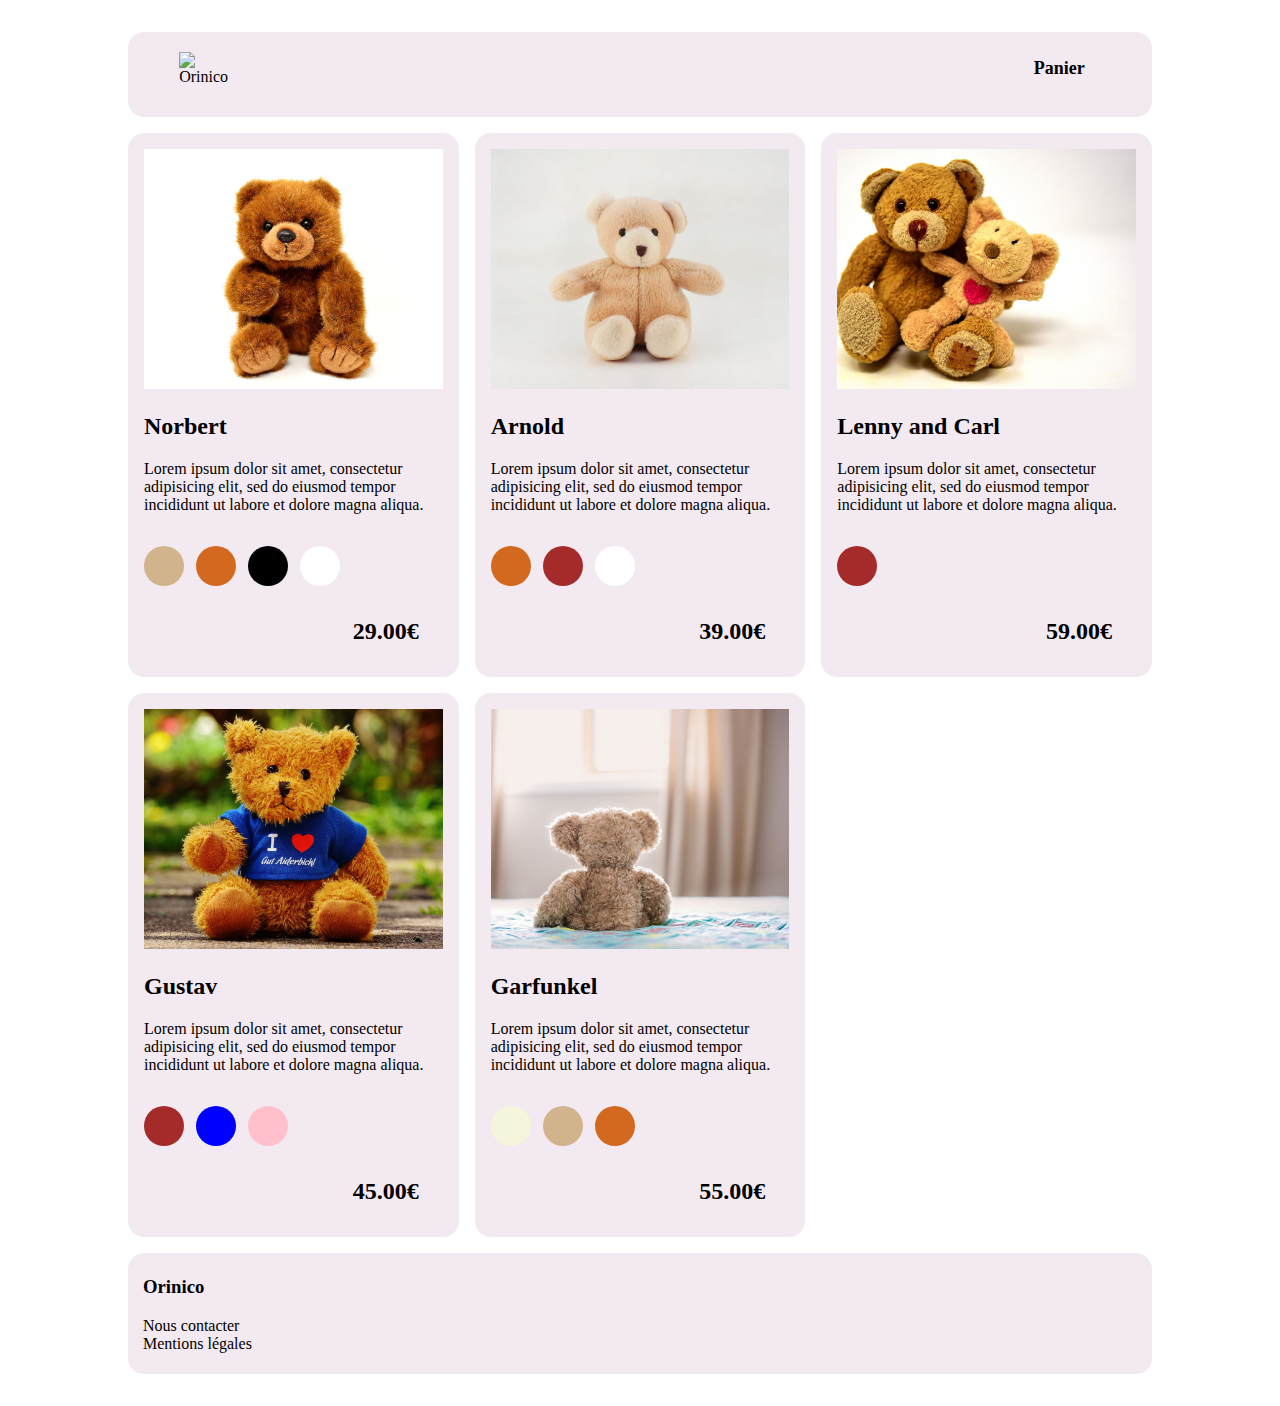
==== front-end/index.html @ 67899ae4 "Initial commit" ====
<!DOCTYPE html> 
<html lang="fr"> 
    <head>
        <meta charset="utf-8">
        <meta name="viewport" content="width=device-width, initial-scale=1">
        <meta name="description" content="Orinoco, trouvez l'ours en peluche fait à la main qui est fait pour vous !">
        <title>Orinico - Accueil</title>

        <link rel="stylesheet" href="./css/style.css" />
    </head>
    <body>
        <div class= "container">
            <!--HEADER-->
            <header class="bg-first">
                <div id="head">
                    <a href="index.html">
                        <img src="logo.jpg" alt="Orinico" id="logo">
                    </a>
                    <nav>
                        <ul>
                            <li>
                                <a href="form.html" class="basket-link">Panier</a>
                            </li>
                        </ul>
                    </nav>
                </div>
            </header>
            <!--HEADER-->
            <!--CONTAINER PRODUCTS-->
                <main>
                    <ul id="products-list">
                        <li class="bg-first">
                            <a href="product.html">
                                <figure class="card-product">
                                    <img src="./img/teddy_1.jpg" alt="Norbert" class="picture-bear">
                                    <figcaption>
                                        <h2>Norbert</h2>
                                        <p>Lorem ipsum dolor sit amet, consectetur adipisicing elit, sed do eiusmod tempor incididunt ut labore et dolore magna aliqua.</p>
                                        <div class="contain-color">
                                            <div class="color-1 color-choice"></div>
                                            <div class="color-2 color-choice"></div>
                                            <div class="color-3 color-choice"></div>
                                            <div class="color-4 color-choice"></div>
                                        </div>
                                        <span class="price">29.00€</span>
                                    </figcaption>
                                </figure>
                            </a>
                        </li>
                        <li class="bg-first">
                            <a href="product.html">
                                <figure class="card-product">
                                    <img src="./img/teddy_2.jpg" alt="Arnold" class="picture-bear">
                                    <figcaption>
                                        <h2>Arnold</h2>
                                        <p>Lorem ipsum dolor sit amet, consectetur adipisicing elit, sed do eiusmod tempor incididunt ut labore et dolore magna aliqua.</p>
                                        <div class="contain-color">
                                            <div class="color-2 color-choice"></div>
                                            <div class="color-5 color-choice"></div>
                                            <div class="color-4 color-choice"></div>
                                        </div>
                                        <span class="price">39.00€</span>                                    </figcaption>
                                </figure>
                            </a>
                        </li>
                        <li class="bg-first">
                            <a href="product.html">
                                <figure class="card-product">
                                    <img src="./img/teddy_3.jpg" alt="Lenny and Carl" class="picture-bear">
                                    <figcaption>
                                        <h2>Lenny and Carl</h2>
                                        <p>Lorem ipsum dolor sit amet, consectetur adipisicing elit, sed do eiusmod tempor incididunt ut labore et dolore magna aliqua.</p>
                                        <div class="contain-color">
                                            <div class="color-5 color-choice"></div>
                                        </div>
                                        <span class="price">59.00€</span>
                                    </figcaption>
                                </figure>
                            </a>
                        </li>
                        <li class="bg-first">
                            <a href="product.html">
                                <figure class="card-product">
                                    <img src="./img/teddy_4.jpg" alt="Gustav" class="picture-bear">
                                    <figcaption>
                                        <h2>Gustav</h2>
                                        <p>Lorem ipsum dolor sit amet, consectetur adipisicing elit, sed do eiusmod tempor incididunt ut labore et dolore magna aliqua.</p>
                                        <div class="contain-color">
                                            <div class="color-5 color-choice"></div>
                                            <div class="color-6 color-choice"></div>
                                            <div class="color-7 color-choice"></div>
                                        </div>
                                        <span class="price">45.00€</span>
                                    </figcaption>
                                </figure>
                            </a>
                        </li>
                        <li class="bg-first">
                            <a href="product.html">
                                <figure class="card-product">
                                    <img src="./img/teddy_5.jpg" alt="Garfunkel" class="picture-bear">
                                    <figcaption>
                                        <h2>Garfunkel</h2>
                                        <p>Lorem ipsum dolor sit amet, consectetur adipisicing elit, sed do eiusmod tempor incididunt ut labore et dolore magna aliqua.</p>
                                        <div class="contain-color">
                                            <div class="color-8 color-choice"></div>
                                            <div class="color-1 color-choice"></div>
                                            <div class="color-2 color-choice"></div>
                                        </div>
                                        <span class="price">55.00€</span>
                                    </figcaption>
                                </figure>
                            </a>
                        </li>
                    </ul>
                    
                </main>
            <!--CONTAINER PRODUCTS-->

            <!--FOOTER-->
            <footer>
                <div class="bg-first foot">
                    <h3>Orinico</h3>
                    <nav>
                        <ul class="foot-list">
                            <li>
                                <a href="#">Nous contacter</a>
                            </li>
                            <li>
                                <a href="mailto:contact@orinico.fr">Mentions légales</a>
                            </li>
                        </ul>
                    </nav>
                </div>

            </footer>
            <!--FOOTER-->
        </div>
        <script type="text/javascript" src='./js/index.js'></script>
        <script src="https://kit.fontawesome.com/059e520a91.js" crossorigin="anonymous"></script> 
    </body>

</html>
---- front-end/css/style.css ----
body{
margin: 2rem 1rem 2rem 1rem;
}

header {
    height: 85px;
}

#head{
    padding-top: 10px;
    margin: 0 5% 0 5%;
    display: flex;
    justify-content: space-between;
    align-items: center;
}

.bg-first {
    background-color: #f3E9F1;
    border-radius: 1rem;
}

#logo {
    max-width: 85%;
}

.basket-link{
    font-weight: bold;
    font-size: 18px;
    margin-right: 1rem;
}

ul {
    padding: 0;
}

li {
    list-style: none;
}

a {
    text-decoration: none;
    color: #000000;
}


#products-list {
    display: grid;
    grid-template-columns: repeat(1, minmax(0, 1fr));
    gap: 1rem; 
}

.validate {
    display: flex;
    justify-content: center;
}

.valid {
    width: 250px;
    margin: 0.5rem;
}

.confirm {
    padding-left: 15px;
}

.thanks {
    font-size: 1.2rem;
    font-weight: bold;
}

.picture-bear {
    width: 100%;
    height: 15rem;
    object-fit: cover;
}

.picture-teddy {
    width: 100%;
    height: 20rem;
    object-fit: cover;  
}

.contain-color {
    display: grid;
    grid-template-columns: repeat(4, 1fr);
    gap: 0.5rem;
    margin: 2rem 0 2rem 0;
    width: 200px;
}

.color-1 {
    background-color: tan;
}

.color-2 {
    background-color: chocolate;
}

.color-3 {
    background-color: black;
}

.color-4 {
    background-color: white;
}

.color-5 {
    background-color: brown;
}

.color-6 {
    background-color: blue;
}

.color-7 {
    background-color: pink;
}

.color-8 {
    background-color: beige;
}

.color-choice {
    width: 40px;
    height: 40px;
    border-radius: 2rem;
}

.card-product {
    margin: 1rem
}



.product-name {
    display: flex;
    align-items: center;
    justify-content: space-between;
}

.price {
    font-size: 1.5rem;
    font-weight: bold;
    display: flex;
    justify-content: flex-end;
    margin: 0 1.5rem 2rem 0;
}


.contain-product {
    padding: 0.5rem;
    margin: 1rem 0 1rem 0;
}

#quantity {
    width: 2.5rem;
}
    
button {
    width: 100%;
    background-color: #A67BFA;
    padding: 0.5rem;
    color: #ffffff;
    font-size: 1.1rem;
    font-weight: bold;
    border-radius: 0.7rem;
    border-style: none;
}
table {
    width: 100%;
    border-collapse: collapse;
    margin-bottom: 1rem;
}

td, th {
    text-align: center;
    padding: 0.7rem 0 0.7rem 0;
}

thead {
    background-color: #A67BFA;
    color: #ffffff;

}

tfoot {
    background-color: #ffffff;
}

.personal-info {
    display: grid;
    gap: 1rem;
    grid-template-columns: repeat(1, minmax(0, 1fr));
    margin: 0 0 1rem 1rem;
}

footer{
    width:100%;
}
   
.foot {
    padding: 5px 15px 5px 15px;
}

@media screen and (min-width: 420px) {
    .personal-info {
        grid-template-columns: repeat(2, 1fr);
    }
}



@media screen and (min-width: 768px) {
    #products-list{
        grid-template-columns: repeat(2, minmax(0, 1fr));
    }
    .personal-info {
        grid-template-columns: repeat(3, 1fr);
    }
}

@media screen and (min-width: 1024px) {
    #products-list{
        grid-template-columns: repeat(3, minmax(0, 1fr));
    }
    .card-responsive{
        display: flex;
    }
    .product-info {
        margin-left: 1rem;
    }
    body {
        width: 80%;
        margin: 2rem auto 2rem auto;
    }
}

@media screen and (min-width: 1280px) {
    .personal-info {
        grid-template-columns: repeat(4, 1fr);
    }
}
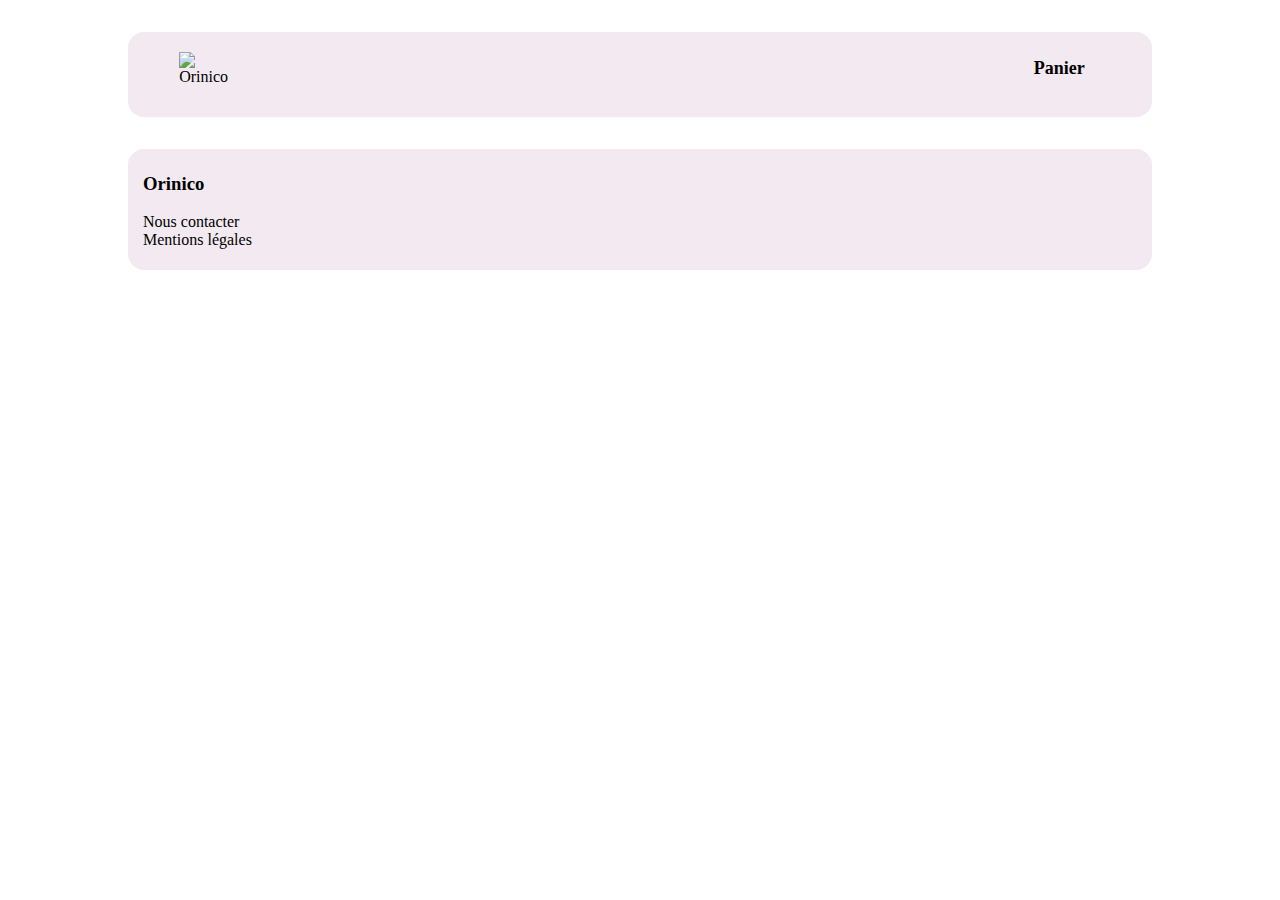
==== commit 06c8f699: "appel API / mise en place js page d'accueil" ====
--- a/front-end/index.html
+++ b/front-end/index.html
@@ -7,6 +7,7 @@
         <title>Orinico - Accueil</title>
 
         <link rel="stylesheet" href="./css/style.css" />
+
     </head>
     <body>
         <div class= "container">
@@ -27,93 +28,10 @@
             </header>
             <!--HEADER-->
             <!--CONTAINER PRODUCTS-->
-                <main>
+                <main id="contain-cards">
                     <ul id="products-list">
-                        <li class="bg-first">
-                            <a href="product.html">
-                                <figure class="card-product">
-                                    <img src="./img/teddy_1.jpg" alt="Norbert" class="picture-bear">
-                                    <figcaption>
-                                        <h2>Norbert</h2>
-                                        <p>Lorem ipsum dolor sit amet, consectetur adipisicing elit, sed do eiusmod tempor incididunt ut labore et dolore magna aliqua.</p>
-                                        <div class="contain-color">
-                                            <div class="color-1 color-choice"></div>
-                                            <div class="color-2 color-choice"></div>
-                                            <div class="color-3 color-choice"></div>
-                                            <div class="color-4 color-choice"></div>
-                                        </div>
-                                        <span class="price">29.00€</span>
-                                    </figcaption>
-                                </figure>
-                            </a>
-                        </li>
-                        <li class="bg-first">
-                            <a href="product.html">
-                                <figure class="card-product">
-                                    <img src="./img/teddy_2.jpg" alt="Arnold" class="picture-bear">
-                                    <figcaption>
-                                        <h2>Arnold</h2>
-                                        <p>Lorem ipsum dolor sit amet, consectetur adipisicing elit, sed do eiusmod tempor incididunt ut labore et dolore magna aliqua.</p>
-                                        <div class="contain-color">
-                                            <div class="color-2 color-choice"></div>
-                                            <div class="color-5 color-choice"></div>
-                                            <div class="color-4 color-choice"></div>
-                                        </div>
-                                        <span class="price">39.00€</span>                                    </figcaption>
-                                </figure>
-                            </a>
-                        </li>
-                        <li class="bg-first">
-                            <a href="product.html">
-                                <figure class="card-product">
-                                    <img src="./img/teddy_3.jpg" alt="Lenny and Carl" class="picture-bear">
-                                    <figcaption>
-                                        <h2>Lenny and Carl</h2>
-                                        <p>Lorem ipsum dolor sit amet, consectetur adipisicing elit, sed do eiusmod tempor incididunt ut labore et dolore magna aliqua.</p>
-                                        <div class="contain-color">
-                                            <div class="color-5 color-choice"></div>
-                                        </div>
-                                        <span class="price">59.00€</span>
-                                    </figcaption>
-                                </figure>
-                            </a>
-                        </li>
-                        <li class="bg-first">
-                            <a href="product.html">
-                                <figure class="card-product">
-                                    <img src="./img/teddy_4.jpg" alt="Gustav" class="picture-bear">
-                                    <figcaption>
-                                        <h2>Gustav</h2>
-                                        <p>Lorem ipsum dolor sit amet, consectetur adipisicing elit, sed do eiusmod tempor incididunt ut labore et dolore magna aliqua.</p>
-                                        <div class="contain-color">
-                                            <div class="color-5 color-choice"></div>
-                                            <div class="color-6 color-choice"></div>
-                                            <div class="color-7 color-choice"></div>
-                                        </div>
-                                        <span class="price">45.00€</span>
-                                    </figcaption>
-                                </figure>
-                            </a>
-                        </li>
-                        <li class="bg-first">
-                            <a href="product.html">
-                                <figure class="card-product">
-                                    <img src="./img/teddy_5.jpg" alt="Garfunkel" class="picture-bear">
-                                    <figcaption>
-                                        <h2>Garfunkel</h2>
-                                        <p>Lorem ipsum dolor sit amet, consectetur adipisicing elit, sed do eiusmod tempor incididunt ut labore et dolore magna aliqua.</p>
-                                        <div class="contain-color">
-                                            <div class="color-8 color-choice"></div>
-                                            <div class="color-1 color-choice"></div>
-                                            <div class="color-2 color-choice"></div>
-                                        </div>
-                                        <span class="price">55.00€</span>
-                                    </figcaption>
-                                </figure>
-                            </a>
-                        </li>
-                    </ul>
-                    
+                        <!--Integration de la liste en JS-->
+                    </ul>    
                 </main>
             <!--CONTAINER PRODUCTS-->
 
@@ -136,8 +54,11 @@
             </footer>
             <!--FOOTER-->
         </div>
+        <script type="text/javascript" src="./js/api.js"></script>
+        <script type="text/javascript" src='./js/article.js'></script>
         <script type="text/javascript" src='./js/index.js'></script>
-        <script src="https://kit.fontawesome.com/059e520a91.js" crossorigin="anonymous"></script> 
     </body>
 
-</html>+</html>
+
+
--- a/front-end/css/style.css
+++ b/front-end/css/style.css
@@ -78,7 +78,6 @@
 
 .picture-teddy {
     width: 100%;
-    height: 20rem;
     object-fit: cover;  
 }
 
@@ -90,43 +89,6 @@
     width: 200px;
 }
 
-.color-1 {
-    background-color: tan;
-}
-
-.color-2 {
-    background-color: chocolate;
-}
-
-.color-3 {
-    background-color: black;
-}
-
-.color-4 {
-    background-color: white;
-}
-
-.color-5 {
-    background-color: brown;
-}
-
-.color-6 {
-    background-color: blue;
-}
-
-.color-7 {
-    background-color: pink;
-}
-
-.color-8 {
-    background-color: beige;
-}
-
-.color-choice {
-    width: 40px;
-    height: 40px;
-    border-radius: 2rem;
-}
 
 .card-product {
     margin: 1rem
@@ -149,7 +111,7 @@
 }
 
 
-.contain-product {
+#contain-product {
     padding: 0.5rem;
     margin: 1rem 0 1rem 0;
 }
@@ -202,6 +164,7 @@
    
 .foot {
     padding: 5px 15px 5px 15px;
+    margin-top: 1rem;
 }
 
 @media screen and (min-width: 420px) {
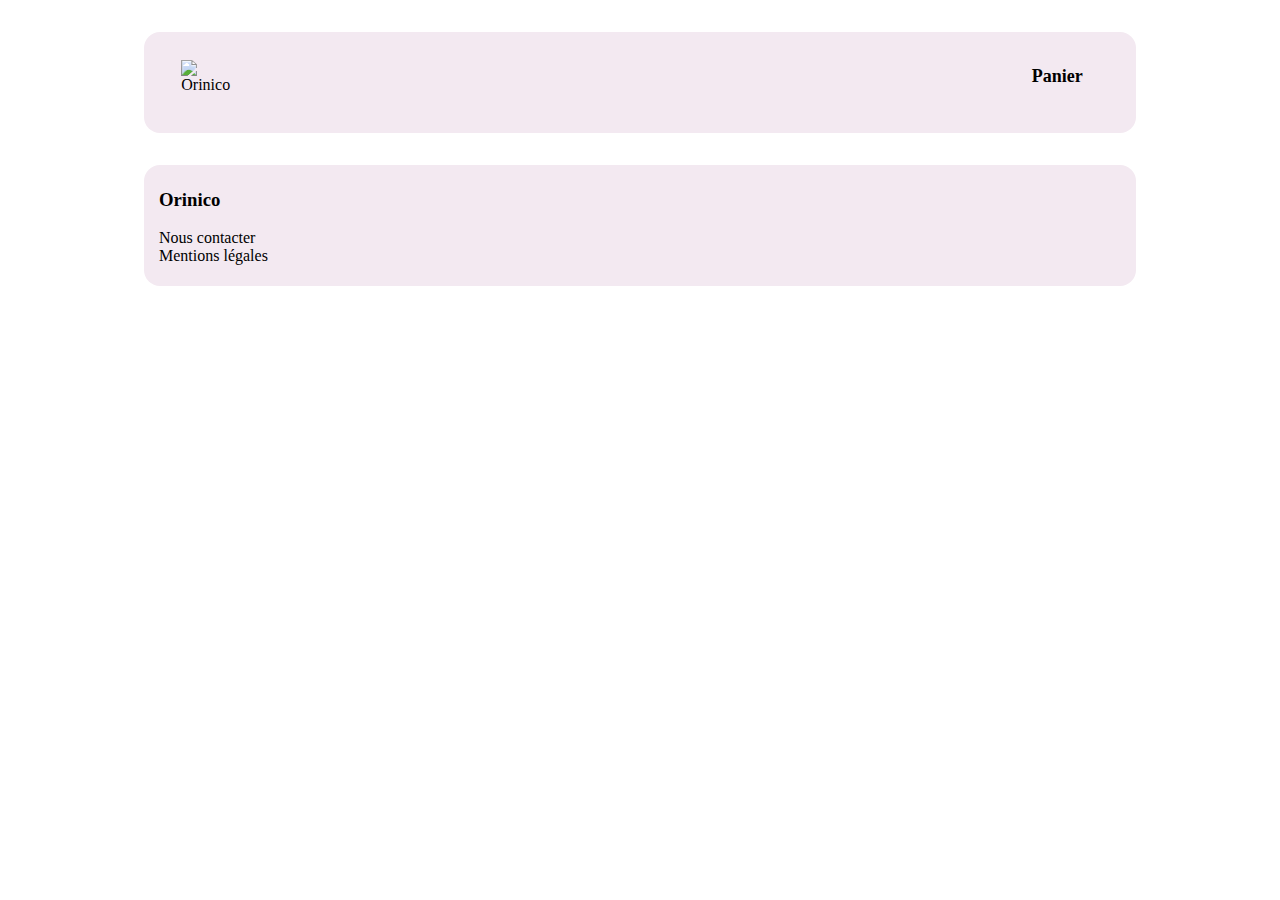
==== commit eb84f1dd: "Mise en place du panier" ====
--- a/front-end/index.html
+++ b/front-end/index.html
@@ -20,7 +20,7 @@
                     <nav>
                         <ul>
                             <li>
-                                <a href="form.html" class="basket-link">Panier</a>
+                                <a href="basket.html" class="basket-link">Panier</a>
                             </li>
                         </ul>
                     </nav>
@@ -42,10 +42,10 @@
                     <nav>
                         <ul class="foot-list">
                             <li>
-                                <a href="#">Nous contacter</a>
+                                <a href="mailto:contact@orinico.fr">Nous contacter</a>
                             </li>
                             <li>
-                                <a href="mailto:contact@orinico.fr">Mentions légales</a>
+                                <a href="#">Mentions légales</a>
                             </li>
                         </ul>
                     </nav>
--- a/front-end/css/style.css
+++ b/front-end/css/style.css
@@ -10,7 +10,7 @@
 
 #head{
     padding-top: 10px;
-    margin: 0 5% 0 5%;
+    margin: 0 3% 0 3%;
     display: flex;
     justify-content: space-between;
     align-items: center;
@@ -19,6 +19,8 @@
 .bg-first {
     background-color: #f3E9F1;
     border-radius: 1rem;
+    padding:  0.5rem;
+    margin: 1rem;
 }
 
 #logo {
@@ -44,6 +46,10 @@
     color: #000000;
 }
 
+.card-teddies:hover {
+    transform: scale(1.02);
+    transition: 0.4s;
+}
 
 #products-list {
     display: grid;
@@ -77,16 +83,12 @@
 }
 
 .picture-teddy {
-    width: 100%;
+    max-width: 100%;
     object-fit: cover;  
 }
 
 .contain-color {
-    display: grid;
-    grid-template-columns: repeat(4, 1fr);
-    gap: 0.5rem;
-    margin: 2rem 0 2rem 0;
-    width: 200px;
+    margin: 2rem 0 2rem 0; 
 }
 
 
@@ -110,11 +112,6 @@
     margin: 0 1.5rem 2rem 0;
 }
 
-
-#contain-product {
-    padding: 0.5rem;
-    margin: 1rem 0 1rem 0;
-}
 
 #quantity {
     width: 2.5rem;
@@ -128,8 +125,17 @@
     font-size: 1.1rem;
     font-weight: bold;
     border-radius: 0.7rem;
-    border-style: none;
-}
+    border-style: none;   
+}
+
+button:hover {
+    background-color: #A667BB;
+    transform:scale(1.02);
+    transition: all 0.3s;
+    cursor: pointer;
+    
+}
+
 table {
     width: 100%;
     border-collapse: collapse;
@@ -139,6 +145,10 @@
 td, th {
     text-align: center;
     padding: 0.7rem 0 0.7rem 0;
+}
+
+th {
+    font-size: 1.2rem;
 }
 
 thead {
@@ -167,6 +177,7 @@
     margin-top: 1rem;
 }
 
+
 @media screen and (min-width: 420px) {
     .personal-info {
         grid-template-columns: repeat(2, 1fr);
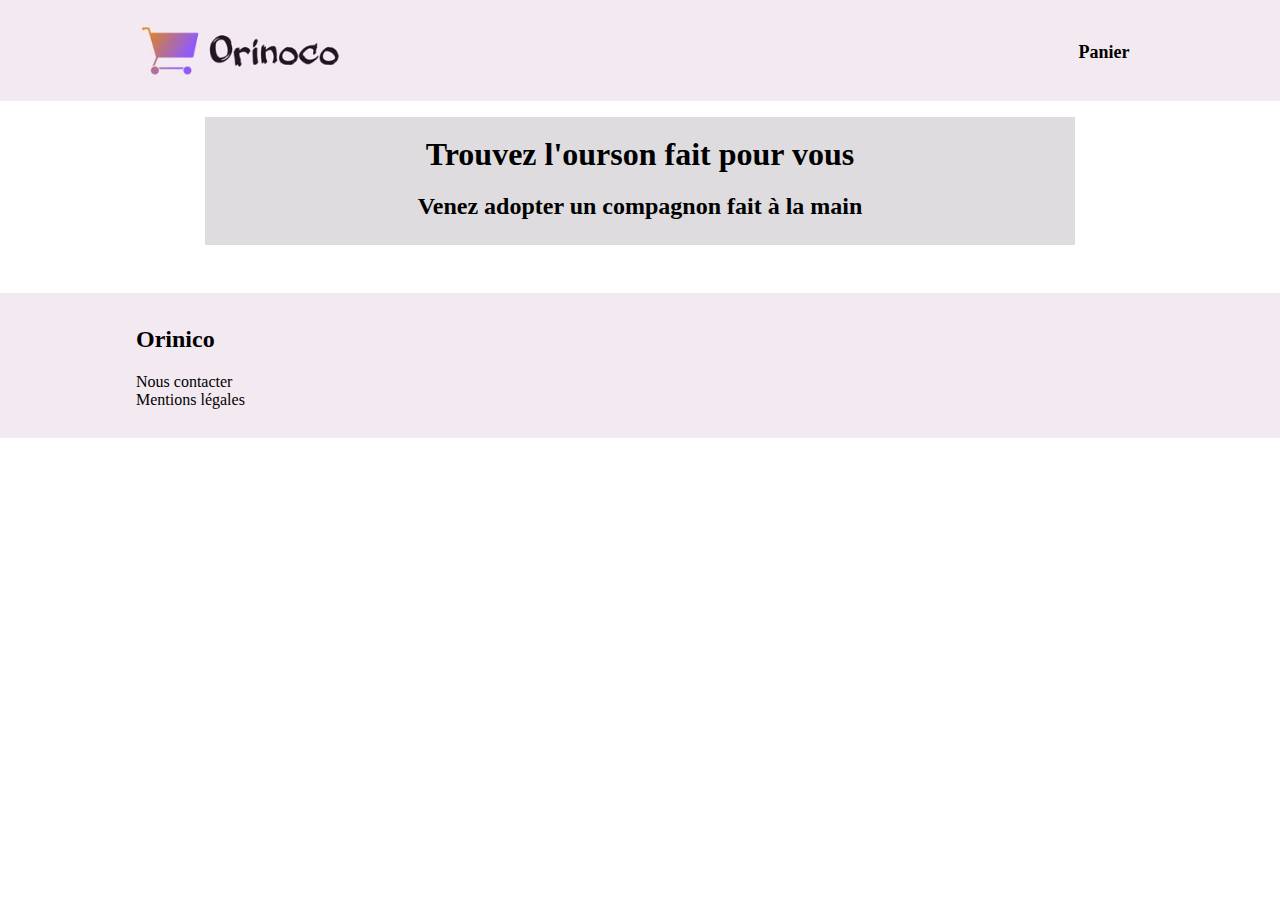
==== commit 04573bbb: "Amélioration design" ====
--- a/front-end/index.html
+++ b/front-end/index.html
@@ -15,7 +15,7 @@
             <header class="bg-first">
                 <div id="head">
                     <a href="index.html">
-                        <img src="logo.jpg" alt="Orinico" id="logo">
+                        <img src="img/logo.JPG" alt="Orinico" id="logo">
                     </a>
                     <nav>
                         <ul>
@@ -27,18 +27,25 @@
                 </div>
             </header>
             <!--HEADER-->
+
             <!--CONTAINER PRODUCTS-->
                 <main id="contain-cards">
-                    <ul id="products-list">
-                        <!--Integration de la liste en JS-->
-                    </ul>    
+                    <section class="title">
+                        <h1>Trouvez l'ourson fait pour vous</h1>
+                        <h2>Venez adopter un compagnon fait à la main</h2>
+                    </section>
+                    <section>
+                        <ul id="products-list">
+                            <!--Integration de la liste en JS-->
+                        </ul> 
+                    </section>   
                 </main>
             <!--CONTAINER PRODUCTS-->
 
             <!--FOOTER-->
-            <footer>
-                <div class="bg-first foot">
-                    <h3>Orinico</h3>
+            <footer class="bg-first">
+                <div class="foot">
+                    <h2>Orinico</h2>
                     <nav>
                         <ul class="foot-list">
                             <li>
--- a/front-end/css/style.css
+++ b/front-end/css/style.css
@@ -1,7 +1,8 @@
 
 
 body{
-margin: 2rem 1rem 2rem 1rem;
+width: 100%;
+margin: 0;
 }
 
 header {
@@ -9,8 +10,9 @@
 }
 
 #head{
+    width: 80%;
     padding-top: 10px;
-    margin: 0 3% 0 3%;
+    margin: auto;
     display: flex;
     justify-content: space-between;
     align-items: center;
@@ -18,19 +20,72 @@
 
 .bg-first {
     background-color: #f3E9F1;
-    border-radius: 1rem;
     padding:  0.5rem;
-    margin: 1rem;
+    
 }
 
 #logo {
     max-width: 85%;
 }
 
+#bear {
+    margin: 1rem 0 1rem 0;
+}
+
 .basket-link{
     font-weight: bold;
     font-size: 18px;
     margin-right: 1rem;
+}
+
+#contain-cards {
+    display: flex;
+    flex-direction: column;
+    align-items: center;
+    width: 95%;
+    margin: 1rem auto 1rem auto;
+}
+
+#contain-product {
+    display: flex;
+    flex-direction: column;
+    align-items: center;
+    width: 85%;
+    margin: 1rem auto 1rem auto;
+    border: 4px #424242 double;
+}
+
+#congratulation {
+    display: flex;
+    flex-direction: column;
+    align-items: center;
+    width: 80%;
+    margin: 1rem auto 1rem auto;
+    border: 4px #424242 double;
+}
+
+#contain-basket {
+    align-items: center;
+    width: 95%;
+    margin: 1rem auto 1rem auto;
+} 
+
+.basket-style {
+    margin: 3rem 0 3rem 0;
+    border: 4px #424242 double;
+}
+
+.title {
+    width: 85%;
+    background-color: #b8b4b877;
+    text-align: center;
+    margin: auto;
+    padding: 0.3rem 0 0.3rem 0;
+}
+
+h1 {
+    font-size: 2rem;
+    margin: 0.9rem;
 }
 
 ul {
@@ -46,9 +101,14 @@
     color: #000000;
 }
 
+.card-teddies {
+    border: 4px #424242 double;
+}
+
 .card-teddies:hover {
     transform: scale(1.02);
     transition: 0.4s;
+
 }
 
 #products-list {
@@ -57,66 +117,17 @@
     gap: 1rem; 
 }
 
+
 .validate {
-    display: flex;
-    justify-content: center;
-}
-
-.valid {
-    width: 250px;
-    margin: 0.5rem;
-}
-
-.confirm {
-    padding-left: 15px;
-}
-
-.thanks {
-    font-size: 1.2rem;
-    font-weight: bold;
-}
-
-.picture-bear {
-    width: 100%;
-    height: 15rem;
-    object-fit: cover;
-}
-
-.picture-teddy {
-    max-width: 100%;
-    object-fit: cover;  
-}
-
-.contain-color {
-    margin: 2rem 0 2rem 0; 
-}
-
-
-.card-product {
-    margin: 1rem
-}
-
-
-
-.product-name {
-    display: flex;
-    align-items: center;
-    justify-content: space-between;
-}
-
-.price {
-    font-size: 1.5rem;
-    font-weight: bold;
-    display: flex;
-    justify-content: flex-end;
-    margin: 0 1.5rem 2rem 0;
-}
-
-
-#quantity {
-    width: 2.5rem;
-}
-    
+    background-color: #A67BFA;
+    padding: 0.5rem;
+    color: #ffffff;
+    font-size: 1.1rem;
+    font-weight: bold;
+    border-radius: 0.7rem;
+    border-style: none;
+}
+
 button {
     width: 100%;
     background-color: #A67BFA;
@@ -136,6 +147,79 @@
     
 }
 
+#clear-line {
+    background-color: #f3E9F1 ;
+    color: #000000; 
+    width: 2rem;
+    margin-left: 0.6rem;
+}
+
+#clear-basket {
+    width: 5rem;
+    margin: 0.4rem 0 0 0.5rem;
+}
+
+
+.confirm {
+    padding-left: 15px;
+}
+
+.thanks {
+    font-size: 1.2rem;
+    font-weight: bold;
+}
+
+.picture-bear {
+    width: 100%;
+    height: 15rem;
+    object-fit: cover;
+}
+
+.picture-teddy {
+    max-width: 100%;
+    object-fit: cover;  
+}
+
+.contain-color {
+    margin: 2rem 0 2rem 0; 
+}
+
+
+.card-product {
+    margin: 1rem
+}
+
+
+
+.product-name {
+    display: flex;
+    align-items: center;
+    justify-content: space-between;
+}
+
+.price {
+    font-size: 1.5rem;
+    font-weight: bold;
+    display: flex;
+    justify-content: flex-end;
+    margin: 0 1.5rem 2rem 0;
+}
+
+
+#quantity {
+    width: 2.5rem;
+}
+    
+
+
+.validate:hover {
+    background-color: #A667BB;
+    transform:scale(1.02);
+    transition: all 0.3s;
+    cursor: pointer;
+    
+}
+
 table {
     width: 100%;
     border-collapse: collapse;
@@ -145,6 +229,7 @@
 td, th {
     text-align: center;
     padding: 0.7rem 0 0.7rem 0;
+    width: 25%;
 }
 
 th {
@@ -174,7 +259,22 @@
    
 .foot {
     padding: 5px 15px 5px 15px;
-    margin-top: 1rem;
+    width: 80%;
+    margin: auto;
+
+}
+
+
+.success {
+    color: green;
+}
+
+.failure {
+    color: red;
+}
+
+input {
+    margin-bottom: 1rem;
 }
 
 
@@ -206,9 +306,17 @@
         margin-left: 1rem;
     }
     body {
+        margin: 0;
+    }
+    #contain-cards {
         width: 80%;
-        margin: 2rem auto 2rem auto;
-    }
+    }
+    #contain-product{
+        width: 80%;
+    }
+    #contain-basket {
+        width: 80%;
+    } 
 }
 
 @media screen and (min-width: 1280px) {
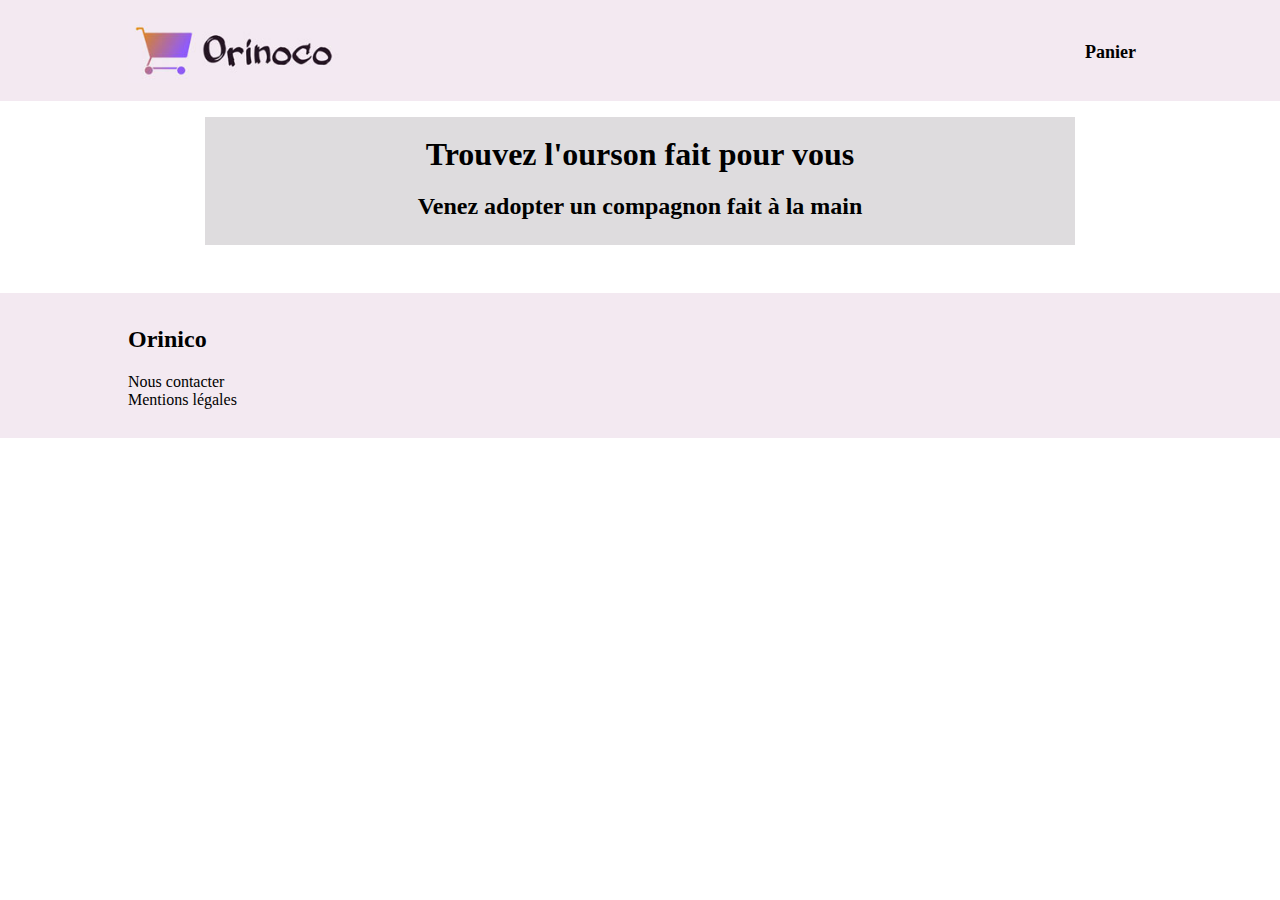
==== commit 5b240805: "Gestion erreurs et messages" ====
--- a/front-end/index.html
+++ b/front-end/index.html
@@ -19,8 +19,9 @@
                     </a>
                     <nav>
                         <ul>
-                            <li>
-                                <a href="basket.html" class="basket-link">Panier</a>
+                            <li id="count">
+                                <a href="basket.html" class="basket-link">Panier </a>
+                                
                             </li>
                         </ul>
                     </nav>
@@ -64,6 +65,7 @@
         <script type="text/javascript" src="./js/api.js"></script>
         <script type="text/javascript" src='./js/article.js'></script>
         <script type="text/javascript" src='./js/index.js'></script>
+
     </body>
 
 </html>
--- a/front-end/css/style.css
+++ b/front-end/css/style.css
@@ -1,8 +1,7 @@
-
 
 body{
-width: 100%;
-margin: 0;
+    width: 100%;
+    margin: 0;
 }
 
 header {
@@ -20,7 +19,7 @@
 
 .bg-first {
     background-color: #f3E9F1;
-    padding:  0.5rem;
+    padding:  0.5rem 0 0.5rem 0;
     
 }
 
@@ -277,6 +276,42 @@
     margin-bottom: 1rem;
 }
 
+.adopt {
+    position: fixed;
+    display: flex; 
+    width: 100%;
+    margin-top: 35%;
+
+}
+
+.message-box {
+    background-color: rgb(204, 204, 204);
+    width: 70%;
+    margin: 2rem auto 2rem auto;
+    text-align: center;
+    border: 4px black double;
+    padding: 2rem;
+}
+
+.link-box {
+    display: flex;
+    flex-direction: row;
+    justify-content: space-evenly;
+}
+
+.button-message {
+    padding: 1rem;
+    background-color: #A67BFA;
+    color: #ffffff;
+    font-size: 1.4rem;
+    font-weight:500;
+    margin: 1rem;
+}
+
+.text-error {
+    font-size: 1.3rem;
+    font-weight:700;
+}
 
 @media screen and (min-width: 420px) {
     .personal-info {
@@ -293,6 +328,10 @@
     .personal-info {
         grid-template-columns: repeat(3, 1fr);
     }
+    .adopt {
+        margin-top: 15%;
+    }
+
 }
 
 @media screen and (min-width: 1024px) {
@@ -317,6 +356,9 @@
     #contain-basket {
         width: 80%;
     } 
+    .message-box {
+        width: 50%;
+    }
 }
 
 @media screen and (min-width: 1280px) {
